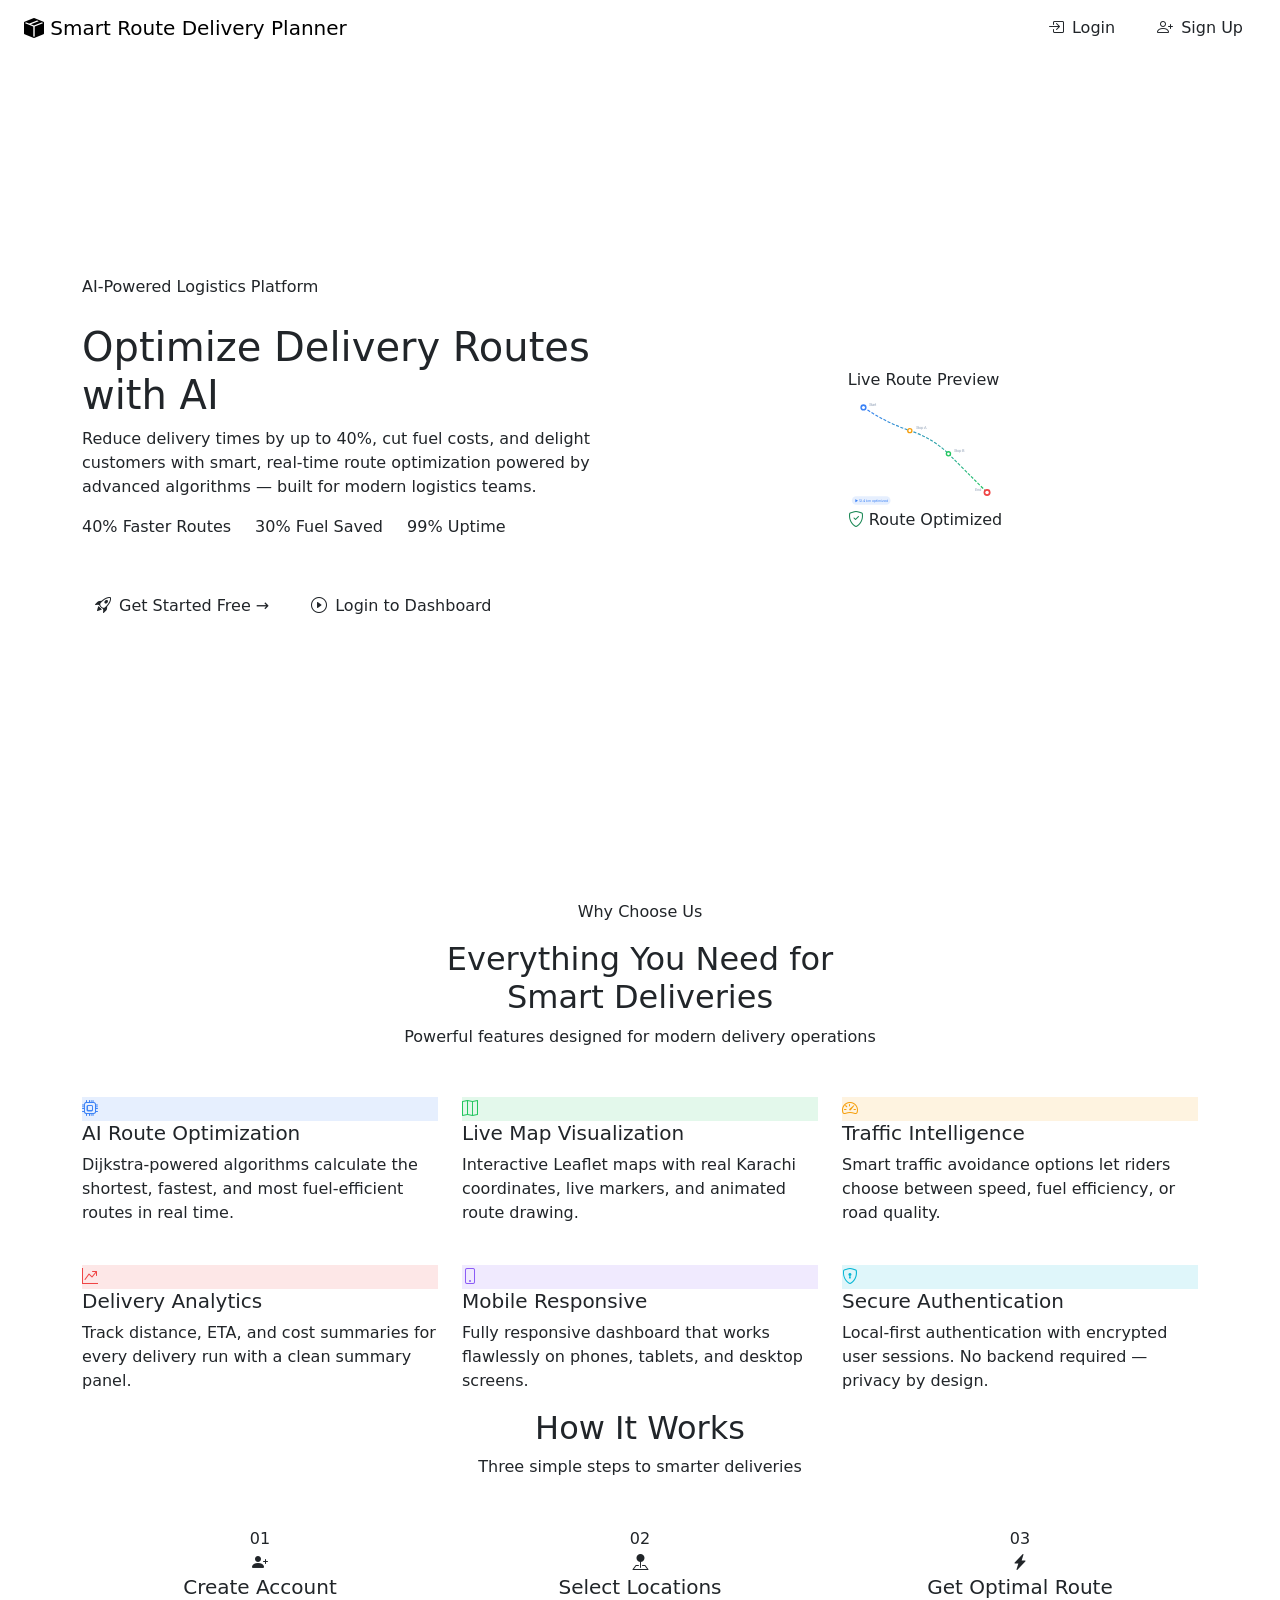
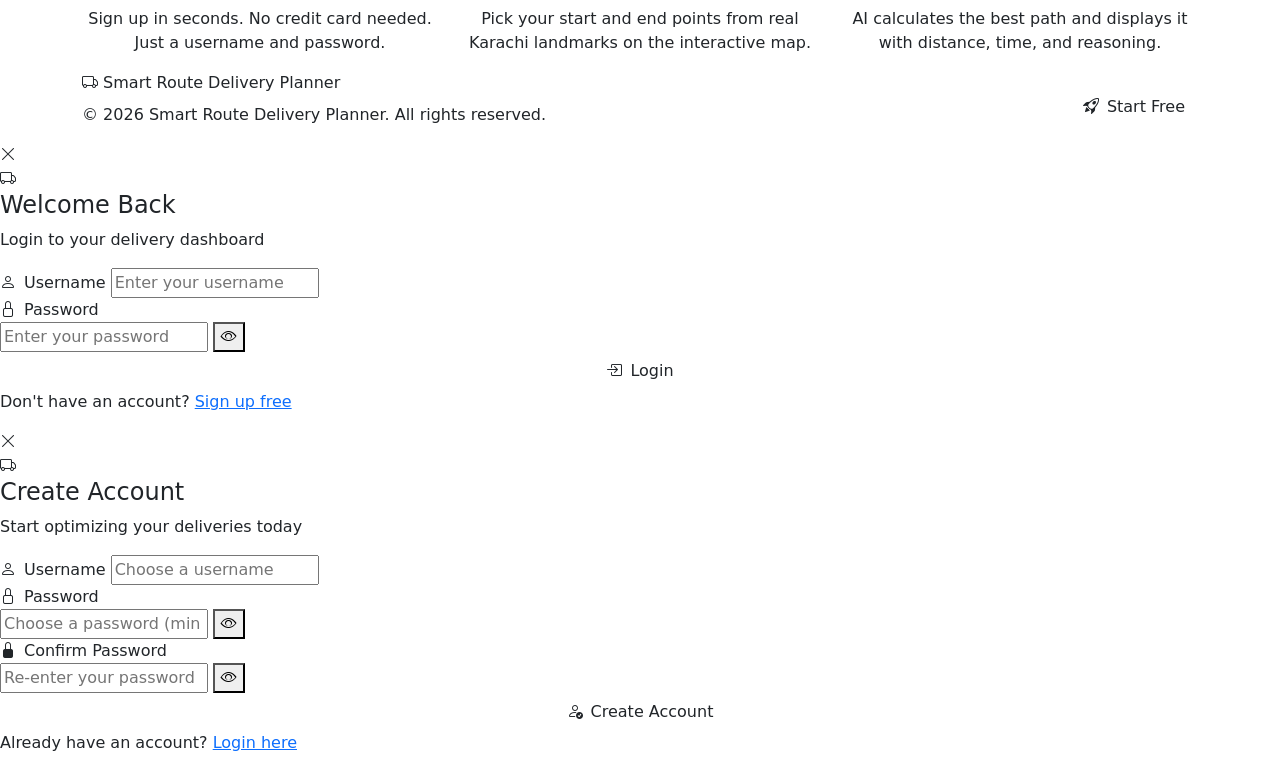
==== templates/index.html @ d312e8cc "Initial clean commit" ====
<!DOCTYPE html>
<html lang="en">
<head>
  <meta charset="UTF-8" />
  <meta name="viewport" content="width=device-width, initial-scale=1.0"/>
  <title>Smart Route Delivery Planner</title>
  <link rel="stylesheet" href="https://cdn.jsdelivr.net/npm/bootstrap@5.3.3/dist/css/bootstrap.min.css"/>
  <link rel="stylesheet" href="https://cdn.jsdelivr.net/npm/bootstrap-icons@1.11.3/font/bootstrap-icons.min.css"/>
  <link rel="preconnect" href="https://fonts.googleapis.com"/>
  <link href="https://fonts.googleapis.com/css2?family=Inter:wght@300;400;500;600;700;800;900&display=swap" rel="stylesheet"/>
  <link rel="stylesheet" href="static/index.css"/>
</head>
<body>

  <!-- NAVBAR -->
  <nav class="navbar navbar-expand-lg fixed-top glass-nav">
    <div class="container-fluid px-4">
      <a class="navbar-brand brand-logo" href="#">
        <span class="brand-icon"><i class="bi bi-box-seam-fill"></i></span>
        <span class="brand-text">Smart Route <span class="accent">Delivery Planner</span></span>
      </a>
      <button class="navbar-toggler custom-toggler" type="button" data-bs-toggle="collapse" data-bs-target="#navMain">
        <i class="bi bi-list text-white fs-4"></i>
      </button>
      <div class="collapse navbar-collapse justify-content-end" id="navMain">
        <div class="d-flex gap-3 align-items-center py-2 py-lg-0">
          <button class="btn btn-outline-custom" onclick="openModal('loginModal')">
            <i class="bi bi-box-arrow-in-right me-2"></i>Login
          </button>
          <button class="btn btn-primary-custom" onclick="openModal('signupModal')">
            <i class="bi bi-person-plus me-2"></i>Sign Up
          </button>
        </div>
      </div>
    </div>
  </nav>

  <!-- HERO SECTION -->
  <section class="hero-section" id="home">
    <div class="hero-bg-grid"></div>
    <div class="hero-orb orb-1"></div>
    <div class="hero-orb orb-2"></div>
    <div class="hero-orb orb-3"></div>
    <div class="container">
      <div class="row align-items-center min-vh-100">
        <div class="col-lg-6 hero-content">
          <div class="badge-pill mb-4">
            <span class="status-dot"></span>
            AI-Powered Logistics Platform
          </div>
          <h1 class="hero-title">
            Optimize Delivery Routes
            <span class="gradient-text">with AI</span>
          </h1>
          <p class="hero-subtitle">
            Reduce delivery times by up to 40%, cut fuel costs, and delight customers with smart, 
            real-time route optimization powered by advanced algorithms — built for modern logistics teams.
          </p>
          <div class="hero-stats d-flex gap-4 mb-5">
            <div class="stat-chip">
              <span class="stat-num">40%</span>
              <span class="stat-label">Faster Routes</span>
            </div>
            <div class="stat-chip">
              <span class="stat-num">30%</span>
              <span class="stat-label">Fuel Saved</span>
            </div>
            <div class="stat-chip">
              <span class="stat-num">99%</span>
              <span class="stat-label">Uptime</span>
            </div>
          </div>
          <div class="d-flex gap-3 flex-wrap">
            <button class="btn btn-primary-custom btn-lg-custom" onclick="openModal('signupModal')">
              <i class="bi bi-rocket-takeoff me-2"></i>Get Started Free
              <span class="btn-arrow">→</span>
            </button>
            <button class="btn btn-outline-custom btn-lg-custom" onclick="openModal('loginModal')">
              <i class="bi bi-play-circle me-2"></i>Login to Dashboard
            </button>
          </div>
        </div>
        <div class="col-lg-6 hero-visual d-none d-lg-flex justify-content-center align-items-center">
          <div class="map-mockup">
            <div class="mockup-header">
              <div class="mockup-dots">
                <span class="dot red"></span>
                <span class="dot yellow"></span>
                <span class="dot green"></span>
              </div>
              <span class="mockup-title">Live Route Preview</span>
            </div>
            <div class="mockup-map">
              <svg viewBox="0 0 400 300" xmlns="http://www.w3.org/2000/svg" class="route-svg">
                <defs>
                  <linearGradient id="routeGrad" x1="0%" y1="0%" x2="100%" y2="100%">
                    <stop offset="0%" style="stop-color:#3b82f6"/>
                    <stop offset="100%" style="stop-color:#22c55e"/>
                  </linearGradient>
                </defs>
                <!-- Grid lines -->
                <line x1="0" y1="60" x2="400" y2="60" stroke="#ffffff08" stroke-width="1"/>
                <line x1="0" y1="120" x2="400" y2="120" stroke="#ffffff08" stroke-width="1"/>
                <line x1="0" y1="180" x2="400" y2="180" stroke="#ffffff08" stroke-width="1"/>
                <line x1="0" y1="240" x2="400" y2="240" stroke="#ffffff08" stroke-width="1"/>
                <line x1="80" y1="0" x2="80" y2="300" stroke="#ffffff08" stroke-width="1"/>
                <line x1="160" y1="0" x2="160" y2="300" stroke="#ffffff08" stroke-width="1"/>
                <line x1="240" y1="0" x2="240" y2="300" stroke="#ffffff08" stroke-width="1"/>
                <line x1="320" y1="0" x2="320" y2="300" stroke="#ffffff08" stroke-width="1"/>
                <!-- Route path -->
                <path d="M 40 40 Q 100 80 160 100 Q 220 120 260 160 Q 300 200 360 260" 
                      fill="none" stroke="url(#routeGrad)" stroke-width="3" stroke-dasharray="8,4" class="route-path"/>
                <!-- Nodes -->
                <circle cx="40" cy="40" r="8" fill="#3b82f6" class="node-pulse"/>
                <circle cx="40" cy="40" r="4" fill="white"/>
                <circle cx="160" cy="100" r="7" fill="#f59e0b"/>
                <circle cx="160" cy="100" r="3.5" fill="white"/>
                <circle cx="260" cy="160" r="7" fill="#22c55e"/>
                <circle cx="260" cy="160" r="3.5" fill="white"/>
                <circle cx="360" cy="260" r="9" fill="#ef4444" class="node-pulse"/>
                <circle cx="360" cy="260" r="4.5" fill="white"/>
                <!-- Labels -->
                <text x="55" y="35" fill="#94a3b8" font-size="10" font-family="Inter">Start</text>
                <text x="175" y="95" fill="#94a3b8" font-size="10" font-family="Inter">Stop A</text>
                <text x="275" y="155" fill="#94a3b8" font-size="10" font-family="Inter">Stop B</text>
                <text x="330" y="255" fill="#94a3b8" font-size="10" font-family="Inter">End</text>
                <!-- Speed indicator -->
                <rect x="10" y="270" width="100" height="22" rx="11" fill="#3b82f620"/>
                <text x="60" y="285" fill="#3b82f6" font-size="9" font-family="Inter" text-anchor="middle">▶ 12.4 km optimized</text>
              </svg>
              <div class="map-overlay-badge">
                <i class="bi bi-shield-check text-success"></i>
                <span>Route Optimized</span>
              </div>
            </div>
          </div>
        </div>
      </div>
    </div>
  </section>

  <!-- FEATURES SECTION -->
  <section class="features-section" id="features">
    <div class="container">
      <div class="text-center mb-5">
        <div class="badge-pill mb-3 mx-auto" style="width:fit-content">
          <span class="status-dot green"></span>
          Why Choose Us
        </div>
        <h2 class="section-title">Everything You Need for<br/><span class="gradient-text">Smart Deliveries</span></h2>
        <p class="section-subtitle">Powerful features designed for modern delivery operations</p>
      </div>
      <div class="row g-4">
        <div class="col-md-6 col-lg-4">
          <div class="feature-card">
            <div class="feature-icon-wrap" style="background: #3b82f620">
              <i class="bi bi-cpu feature-icon" style="color:#3b82f6"></i>
            </div>
            <h5 class="feature-title">AI Route Optimization</h5>
            <p class="feature-desc">Dijkstra-powered algorithms calculate the shortest, fastest, and most fuel-efficient routes in real time.</p>
          </div>
        </div>
        <div class="col-md-6 col-lg-4">
          <div class="feature-card">
            <div class="feature-icon-wrap" style="background: #22c55e20">
              <i class="bi bi-map feature-icon" style="color:#22c55e"></i>
            </div>
            <h5 class="feature-title">Live Map Visualization</h5>
            <p class="feature-desc">Interactive Leaflet maps with real Karachi coordinates, live markers, and animated route drawing.</p>
          </div>
        </div>
        <div class="col-md-6 col-lg-4">
          <div class="feature-card">
            <div class="feature-icon-wrap" style="background: #f59e0b20">
              <i class="bi bi-speedometer2 feature-icon" style="color:#f59e0b"></i>
            </div>
            <h5 class="feature-title">Traffic Intelligence</h5>
            <p class="feature-desc">Smart traffic avoidance options let riders choose between speed, fuel efficiency, or road quality.</p>
          </div>
        </div>
        <div class="col-md-6 col-lg-4">
          <div class="feature-card">
            <div class="feature-icon-wrap" style="background: #ef444420">
              <i class="bi bi-graph-up-arrow feature-icon" style="color:#ef4444"></i>
            </div>
            <h5 class="feature-title">Delivery Analytics</h5>
            <p class="feature-desc">Track distance, ETA, and cost summaries for every delivery run with a clean summary panel.</p>
          </div>
        </div>
        <div class="col-md-6 col-lg-4">
          <div class="feature-card">
            <div class="feature-icon-wrap" style="background: #8b5cf620">
              <i class="bi bi-phone feature-icon" style="color:#8b5cf6"></i>
            </div>
            <h5 class="feature-title">Mobile Responsive</h5>
            <p class="feature-desc">Fully responsive dashboard that works flawlessly on phones, tablets, and desktop screens.</p>
          </div>
        </div>
        <div class="col-md-6 col-lg-4">
          <div class="feature-card">
            <div class="feature-icon-wrap" style="background: #06b6d420">
              <i class="bi bi-shield-lock feature-icon" style="color:#06b6d4"></i>
            </div>
            <h5 class="feature-title">Secure Authentication</h5>
            <p class="feature-desc">Local-first authentication with encrypted user sessions. No backend required — privacy by design.</p>
          </div>
        </div>
      </div>
    </div>
  </section>

  <!-- HOW IT WORKS -->
  <section class="how-section">
    <div class="container">
      <div class="text-center mb-5">
        <h2 class="section-title">How It <span class="gradient-text">Works</span></h2>
        <p class="section-subtitle">Three simple steps to smarter deliveries</p>
      </div>
      <div class="row g-4 align-items-center">
        <div class="col-md-4">
          <div class="step-card text-center">
            <div class="step-num">01</div>
            <div class="step-icon-wrap"><i class="bi bi-person-plus-fill"></i></div>
            <h5>Create Account</h5>
            <p>Sign up in seconds. No credit card needed. Just a username and password.</p>
          </div>
        </div>
        <div class="col-md-4">
          <div class="step-card text-center">
            <div class="step-num">02</div>
            <div class="step-icon-wrap"><i class="bi bi-pin-map-fill"></i></div>
            <h5>Select Locations</h5>
            <p>Pick your start and end points from real Karachi landmarks on the interactive map.</p>
          </div>
        </div>
        <div class="col-md-4">
          <div class="step-card text-center">
            <div class="step-num">03</div>
            <div class="step-icon-wrap"><i class="bi bi-lightning-charge-fill"></i></div>
            <h5>Get Optimal Route</h5>
            <p>AI calculates the best path and displays it with distance, time, and reasoning.</p>
          </div>
        </div>
      </div>
    </div>
  </section>

  <!-- FOOTER -->
  <footer class="site-footer">
    <div class="container">
      <div class="row align-items-center">
        <div class="col-md-6">
          <div class="brand-logo mb-2">
            <span class="brand-icon"><i class="bi bi-truck"></i></span>
            <span class="brand-text">Smart Route <span class="accent">Delivery Planner</span></span>
          </div>
          <p class="footer-copy">© 2026 Smart Route Delivery Planner. All rights reserved.</p>
        </div>
        <div class="col-md-6 text-md-end mt-3 mt-md-0">
          <div class="d-flex gap-3 justify-content-md-end">
            <button class="btn btn-primary-custom" onclick="openModal('signupModal')">
              <i class="bi bi-rocket-takeoff me-2"></i>Start Free
            </button>
          </div>
        </div>
      </div>
    </div>
  </footer>

  <!-- LOGIN MODAL -->
  <div class="modal-overlay" id="loginModal" onclick="closeModalOutside(event,'loginModal')">
    <div class="auth-modal" onclick="event.stopPropagation()">
      <div class="modal-close" onclick="closeModal('loginModal')"><i class="bi bi-x-lg"></i></div>
      <div class="modal-header-custom">
        <div class="modal-brand"><i class="bi bi-truck"></i></div>
        <h4>Welcome Back</h4>
        <p>Login to your delivery dashboard</p>
      </div>
      <form id="loginForm" onsubmit="handleLogin(event)">
        <div class="form-group-custom">
          <label><i class="bi bi-person me-2"></i>Username</label>
          <input type="text" id="loginUsername" class="input-custom" placeholder="Enter your username" required/>
        </div>
        <div class="form-group-custom">
          <label><i class="bi bi-lock me-2"></i>Password</label>
          <div class="input-wrapper">
            <input type="password" id="loginPassword" class="input-custom" placeholder="Enter your password" required/>
            <button type="button" class="eye-btn" onclick="togglePwd('loginPassword',this)">
              <i class="bi bi-eye"></i>
            </button>
          </div>
        </div>
        <div class="alert-custom" id="loginAlert"></div>
        <button type="submit" class="btn btn-primary-custom w-100 btn-submit">
          <span class="btn-text"><i class="bi bi-box-arrow-in-right me-2"></i>Login</span>
          <span class="btn-loader d-none"><span class="spinner-border spinner-border-sm"></span></span>
        </button>
      </form>
      <div class="modal-footer-custom">
        <p>Don't have an account? <a href="#" onclick="switchModal('loginModal','signupModal')">Sign up free</a></p>
      </div>
    </div>
  </div>

  <!-- SIGNUP MODAL -->
  <div class="modal-overlay" id="signupModal" onclick="closeModalOutside(event,'signupModal')">
    <div class="auth-modal" onclick="event.stopPropagation()">
      <div class="modal-close" onclick="closeModal('signupModal')"><i class="bi bi-x-lg"></i></div>
      <div class="modal-header-custom">
        <div class="modal-brand"><i class="bi bi-truck"></i></div>
        <h4>Create Account</h4>
        <p>Start optimizing your deliveries today</p>
      </div>
      <form id="signupForm" onsubmit="handleSignup(event)">
        <div class="form-group-custom">
          <label><i class="bi bi-person me-2"></i>Username</label>
          <input type="text" id="signupUsername" class="input-custom" placeholder="Choose a username" minlength="3" required/>
        </div>
        <div class="form-group-custom">
          <label><i class="bi bi-lock me-2"></i>Password</label>
          <div class="input-wrapper">
            <input type="password" id="signupPassword" class="input-custom" placeholder="Choose a password (min 6 chars)" minlength="6" required/>
            <button type="button" class="eye-btn" onclick="togglePwd('signupPassword',this)">
              <i class="bi bi-eye"></i>
            </button>
          </div>
        </div>
        <div class="form-group-custom">
          <label><i class="bi bi-lock-fill me-2"></i>Confirm Password</label>
          <div class="input-wrapper">
            <input type="password" id="signupConfirm" class="input-custom" placeholder="Re-enter your password" required/>
            <button type="button" class="eye-btn" onclick="togglePwd('signupConfirm',this)">
              <i class="bi bi-eye"></i>
            </button>
          </div>
        </div>
        <div class="alert-custom" id="signupAlert"></div>
        <button type="submit" class="btn btn-primary-custom w-100 btn-submit">
          <span class="btn-text"><i class="bi bi-person-check me-2"></i>Create Account</span>
          <span class="btn-loader d-none"><span class="spinner-border spinner-border-sm"></span></span>
        </button>
      </form>
      <div class="modal-footer-custom">
        <p>Already have an account? <a href="#" onclick="switchModal('signupModal','loginModal')">Login here</a></p>
      </div>
    </div>
  </div>

  <script src="https://cdn.jsdelivr.net/npm/bootstrap@5.3.3/dist/js/bootstrap.bundle.min.js"></script>
  <script src="static/index.js"></script>
</body>
</html>
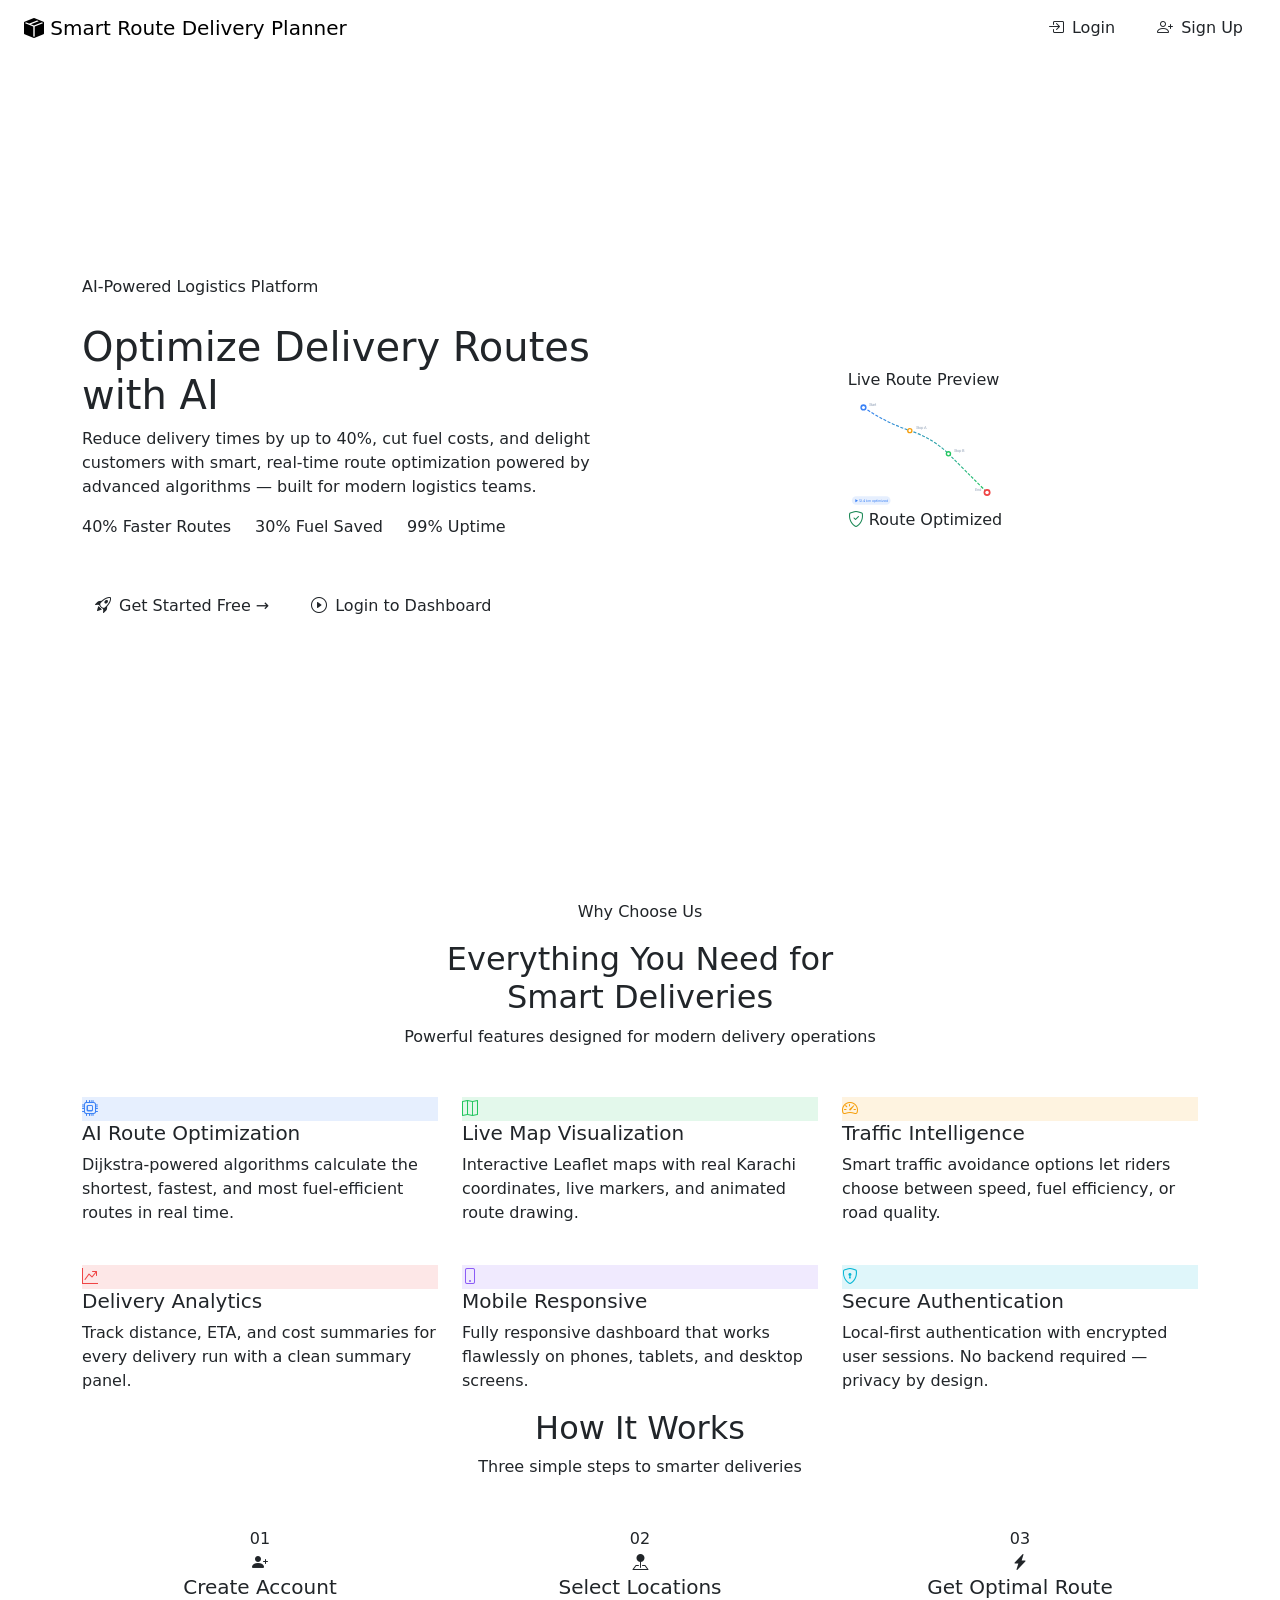
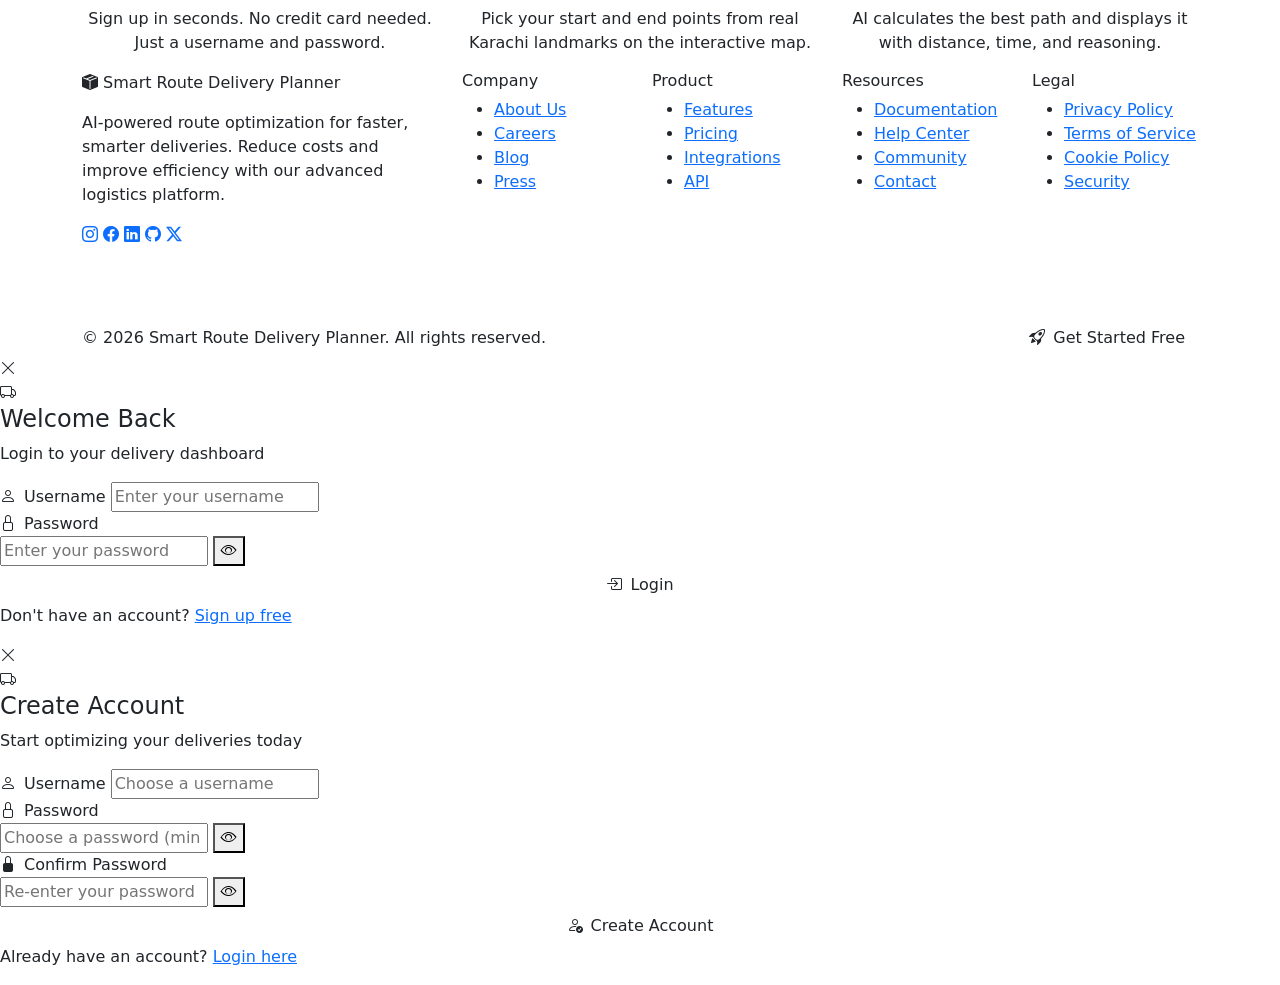
==== commit cda1087d: "social links in footer update" ====
--- a/templates/index.html
+++ b/templates/index.html
@@ -248,18 +248,66 @@
   <!-- FOOTER -->
   <footer class="site-footer">
     <div class="container">
-      <div class="row align-items-center">
-        <div class="col-md-6">
-          <div class="brand-logo mb-2">
-            <span class="brand-icon"><i class="bi bi-truck"></i></span>
+      <div class="row g-4">
+        <div class="col-lg-4">
+          <div class="brand-logo mb-3">
+            <span class="brand-icon"><i class="bi bi-box-seam-fill"></i></span>
             <span class="brand-text">Smart Route <span class="accent">Delivery Planner</span></span>
           </div>
-          <p class="footer-copy">© 2026 Smart Route Delivery Planner. All rights reserved.</p>
-        </div>
-        <div class="col-md-6 text-md-end mt-3 mt-md-0">
-          <div class="d-flex gap-3 justify-content-md-end">
-            <button class="btn btn-primary-custom" onclick="openModal('signupModal')">
-              <i class="bi bi-rocket-takeoff me-2"></i>Start Free
+          <p class="footer-desc">AI-powered route optimization for faster, smarter deliveries. Reduce costs and improve efficiency with our advanced logistics platform.</p>
+          <div class="social-icons mt-3">
+            <a href="#" class="social-link" title="Instagram"><i class="bi bi-instagram"></i></a>
+            <a href="#" class="social-link" title="Facebook"><i class="bi bi-facebook"></i></a>
+            <a href="#" class="social-link" title="LinkedIn"><i class="bi bi-linkedin"></i></a>
+            <a href="https://github.com/Blue-Rangoon/Smart-Delivery-Route-Planner-AI/" class="social-link" title="GitHub"><i class="bi bi-github"></i></a>
+            <a href="#" class="social-link" title="Twitter"><i class="bi bi-twitter-x"></i></a>
+          </div>
+        </div>
+          <div class="col-6 col-lg-2">
+          <h6 class="footer-heading">Company</h6>
+          <ul class="footer-links">
+            <li><a href="#">About Us</a></li>
+            <li><a href="#">Careers</a></li>
+            <li><a href="#">Blog</a></li>
+            <li><a href="#">Press</a></li>
+          </ul>
+        </div>
+          <div class="col-6 col-lg-2">
+          <h6 class="footer-heading">Product</h6>
+          <ul class="footer-links">
+            <li><a href="#features">Features</a></li>
+            <li><a href="#">Pricing</a></li>
+            <li><a href="#">Integrations</a></li>
+            <li><a href="#">API</a></li>
+          </ul>
+        </div>
+          <div class="col-6 col-lg-2">
+          <h6 class="footer-heading">Resources</h6>
+          <ul class="footer-links">
+            <li><a href="https://github.com/Blue-Rangoon/Smart-Delivery-Route-Planner-AI/blob/main/README.md">Documentation</a></li>
+            <li><a href="#">Help Center</a></li>
+            <li><a href="#">Community</a></li>
+            <li><a href="#">Contact</a></li>
+          </ul>
+        </div>
+          <div class="col-6 col-lg-2">
+          <h6 class="footer-heading">Legal</h6>
+          <ul class="footer-links">
+            <li><a href="#">Privacy Policy</a></li>
+            <li><a href="#">Terms of Service</a></li>
+            <li><a href="#">Cookie Policy</a></li>
+            <li><a href="#">Security</a></li>
+          </ul>
+        </div>
+      </div>
+      <div class="footer-bottom mt-5 pt-4">
+        <div class="row align-items-center">
+          <div class="col-md-6">
+            <p class="mb-0">&copy; 2026 Smart Route Delivery Planner. All rights reserved.</p>
+          </div>
+          <div class="col-md-6 text-md-end mt-3 mt-md-0">
+            <button class="btn btn-primary-custom btn-sm-custom" onclick="openModal('signupModal')">
+              <i class="bi bi-rocket-takeoff me-2"></i>Get Started Free
             </button>
           </div>
         </div>
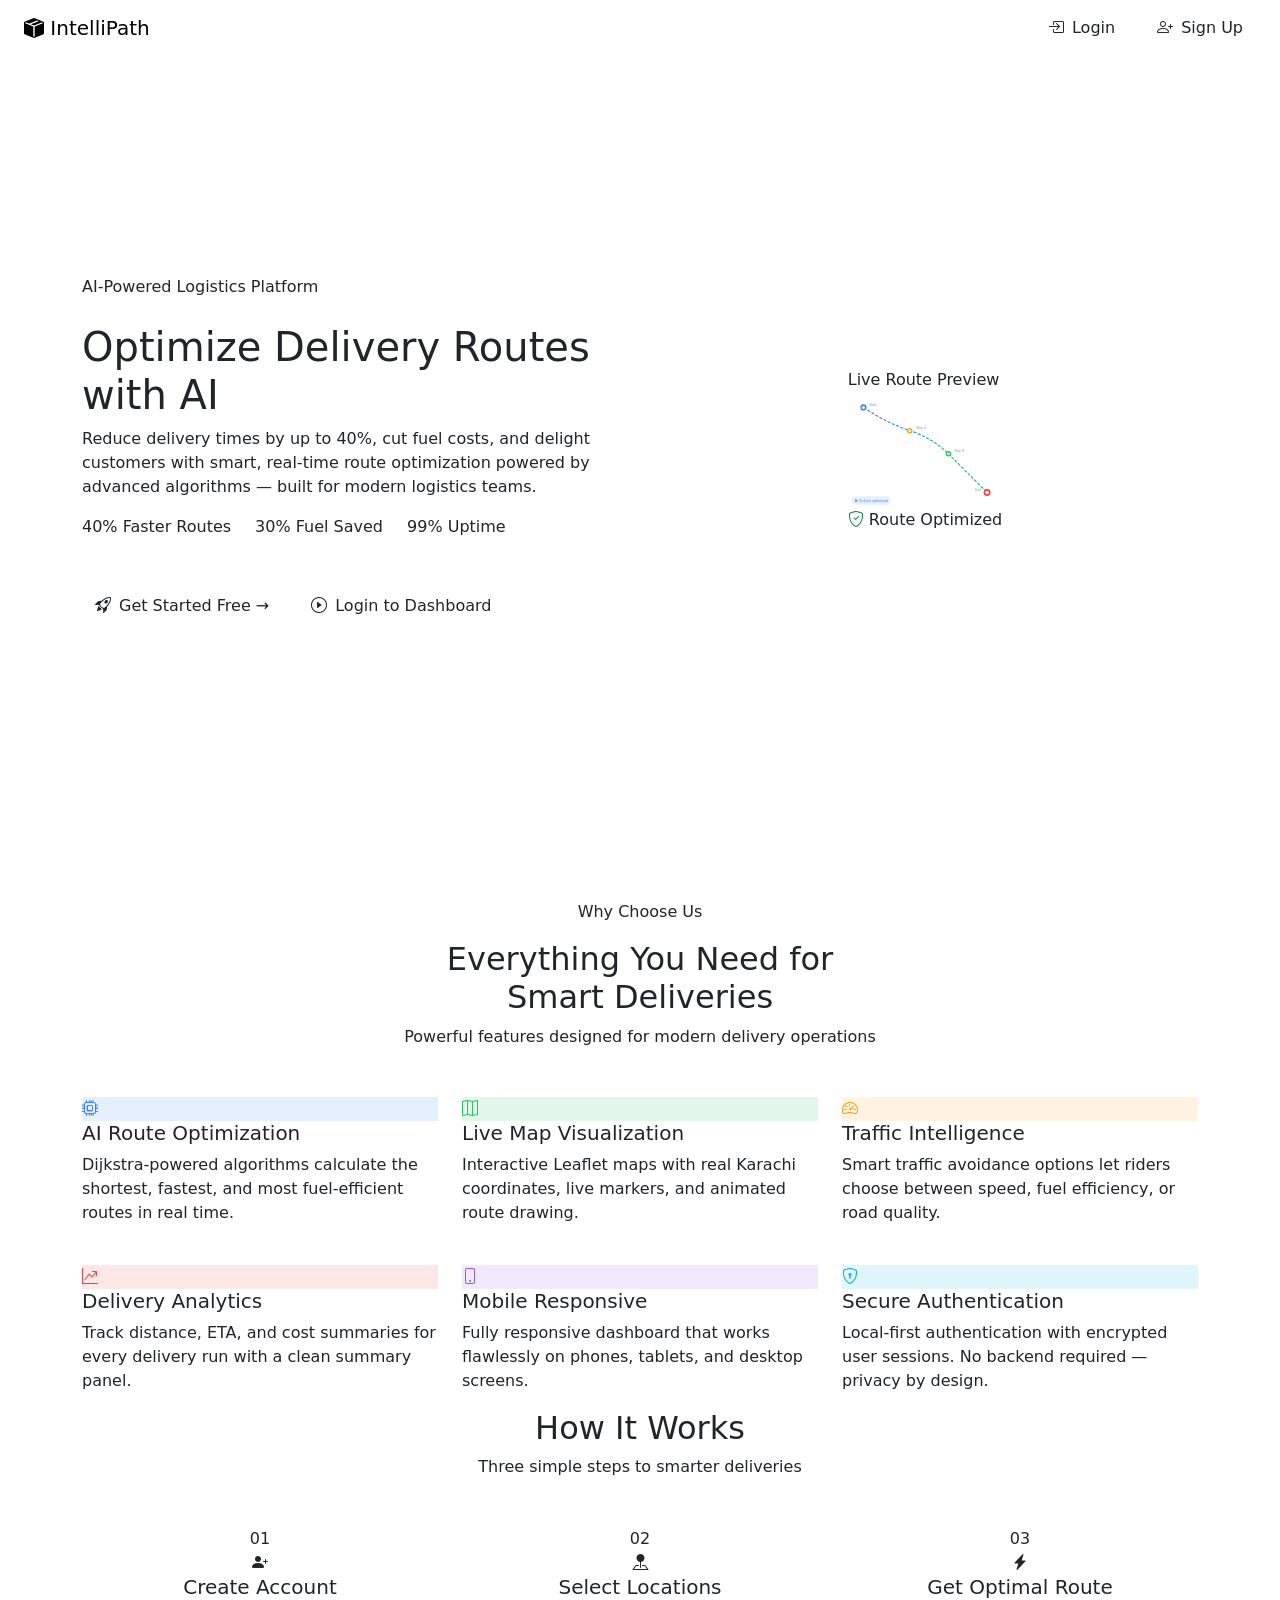
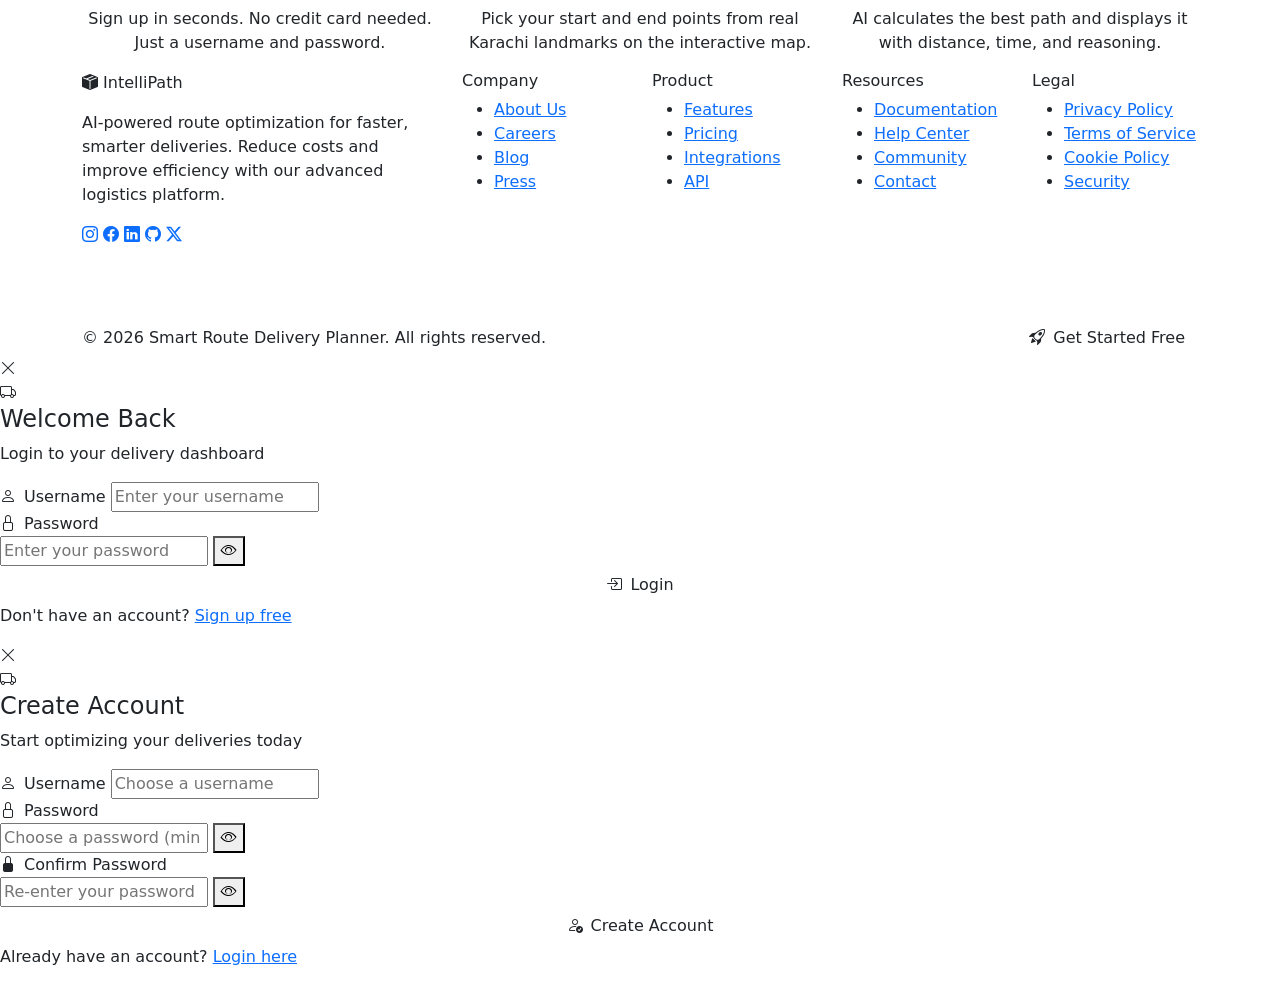
==== commit ec0194b8: "platform name updated" ====
--- a/templates/index.html
+++ b/templates/index.html
@@ -17,7 +17,7 @@
     <div class="container-fluid px-4">
       <a class="navbar-brand brand-logo" href="#">
         <span class="brand-icon"><i class="bi bi-box-seam-fill"></i></span>
-        <span class="brand-text">Smart Route <span class="accent">Delivery Planner</span></span>
+        <span class="brand-text">Intelli<span class="accent">Path</span></span>
       </a>
       <button class="navbar-toggler custom-toggler" type="button" data-bs-toggle="collapse" data-bs-target="#navMain">
         <i class="bi bi-list text-white fs-4"></i>
@@ -252,13 +252,13 @@
         <div class="col-lg-4">
           <div class="brand-logo mb-3">
             <span class="brand-icon"><i class="bi bi-box-seam-fill"></i></span>
-            <span class="brand-text">Smart Route <span class="accent">Delivery Planner</span></span>
+            <span class="brand-text">Intelli<span class="accent">Path</span></span>
           </div>
           <p class="footer-desc">AI-powered route optimization for faster, smarter deliveries. Reduce costs and improve efficiency with our advanced logistics platform.</p>
           <div class="social-icons mt-3">
             <a href="#" class="social-link" title="Instagram"><i class="bi bi-instagram"></i></a>
             <a href="#" class="social-link" title="Facebook"><i class="bi bi-facebook"></i></a>
-            <a href="#" class="social-link" title="LinkedIn"><i class="bi bi-linkedin"></i></a>
+            <a href="https://www.linkedin.com/posts/sadia-shoaib-_artificialintelligence-semesterproject-optimization-ugcPost-7451689821565149185-QyuY?utm_source=social_share_send&utm_medium=member_desktop_web&rcm=ACoAAFVCJnsB9iqJDqiWHsEMfOWImEA3SjLG718" class="social-link" title="LinkedIn"><i class="bi bi-linkedin"></i></a>
             <a href="https://github.com/Blue-Rangoon/Smart-Delivery-Route-Planner-AI/" class="social-link" title="GitHub"><i class="bi bi-github"></i></a>
             <a href="#" class="social-link" title="Twitter"><i class="bi bi-twitter-x"></i></a>
           </div>
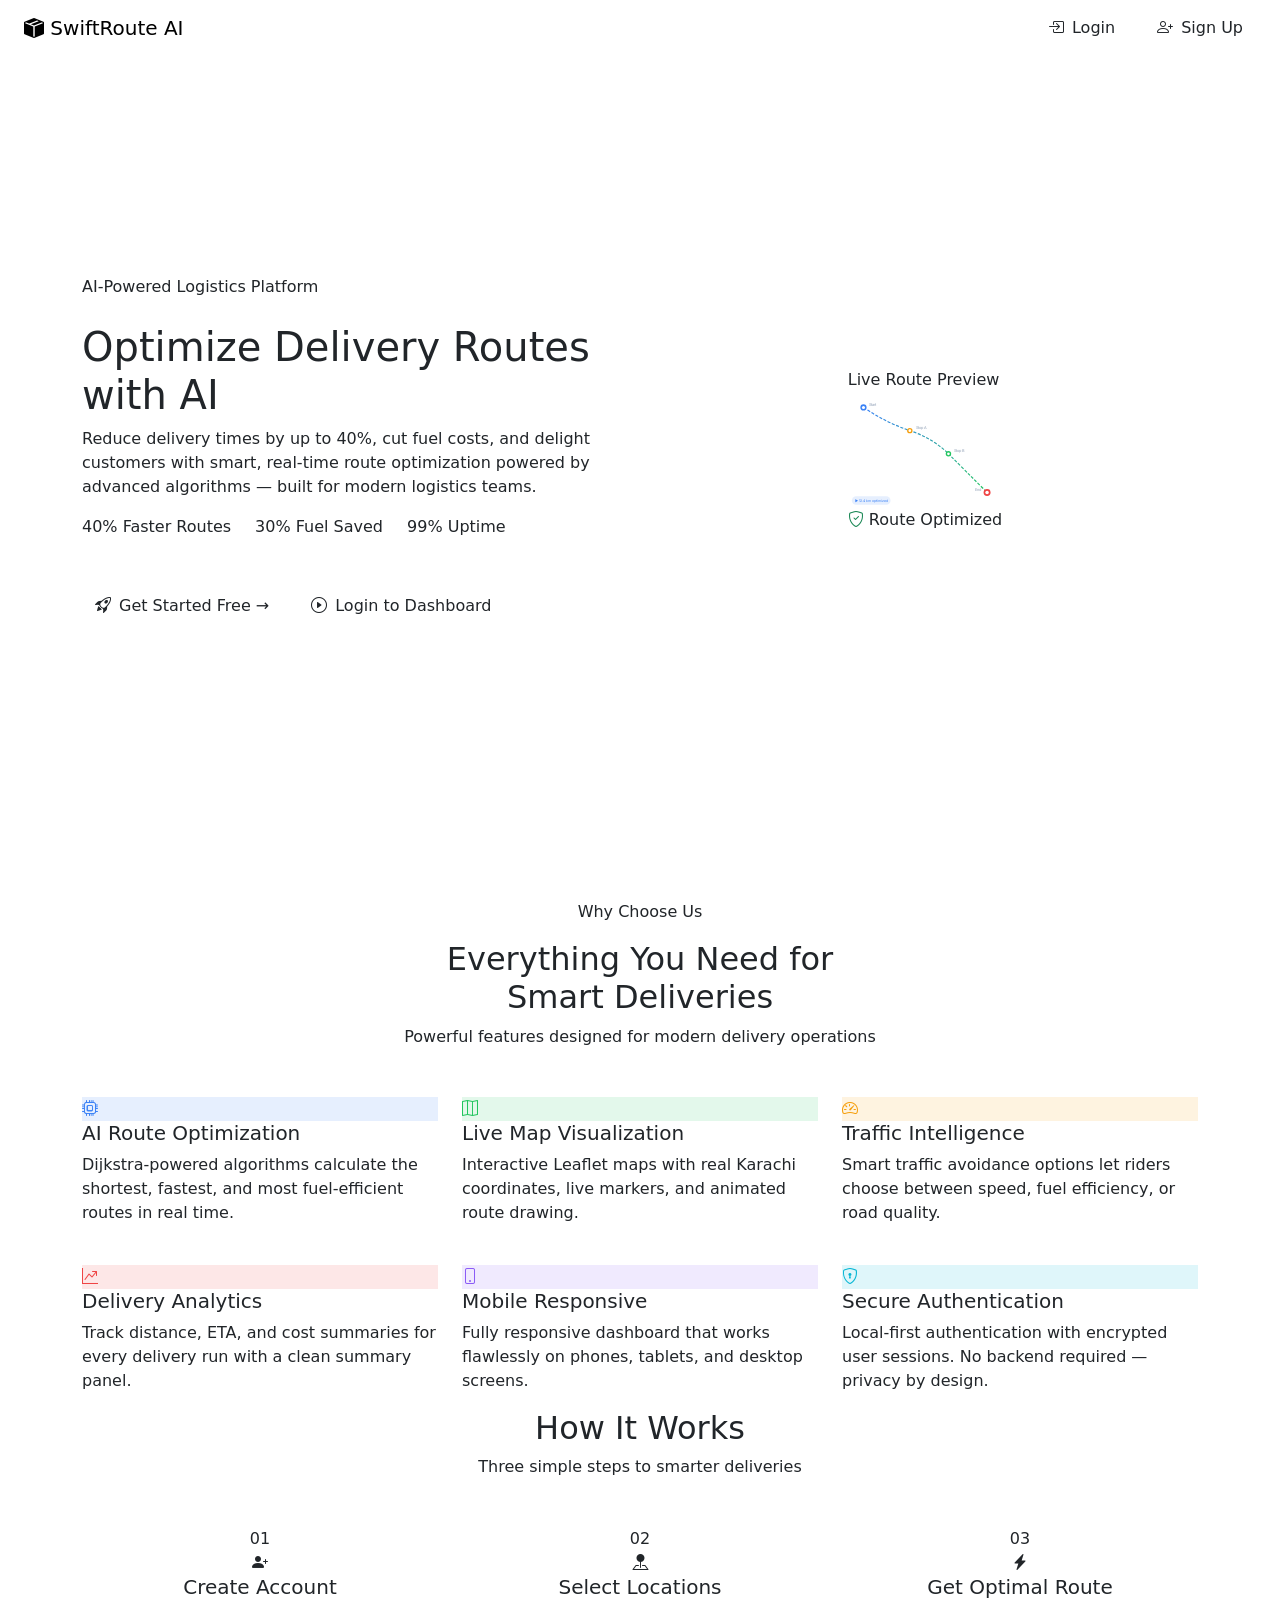
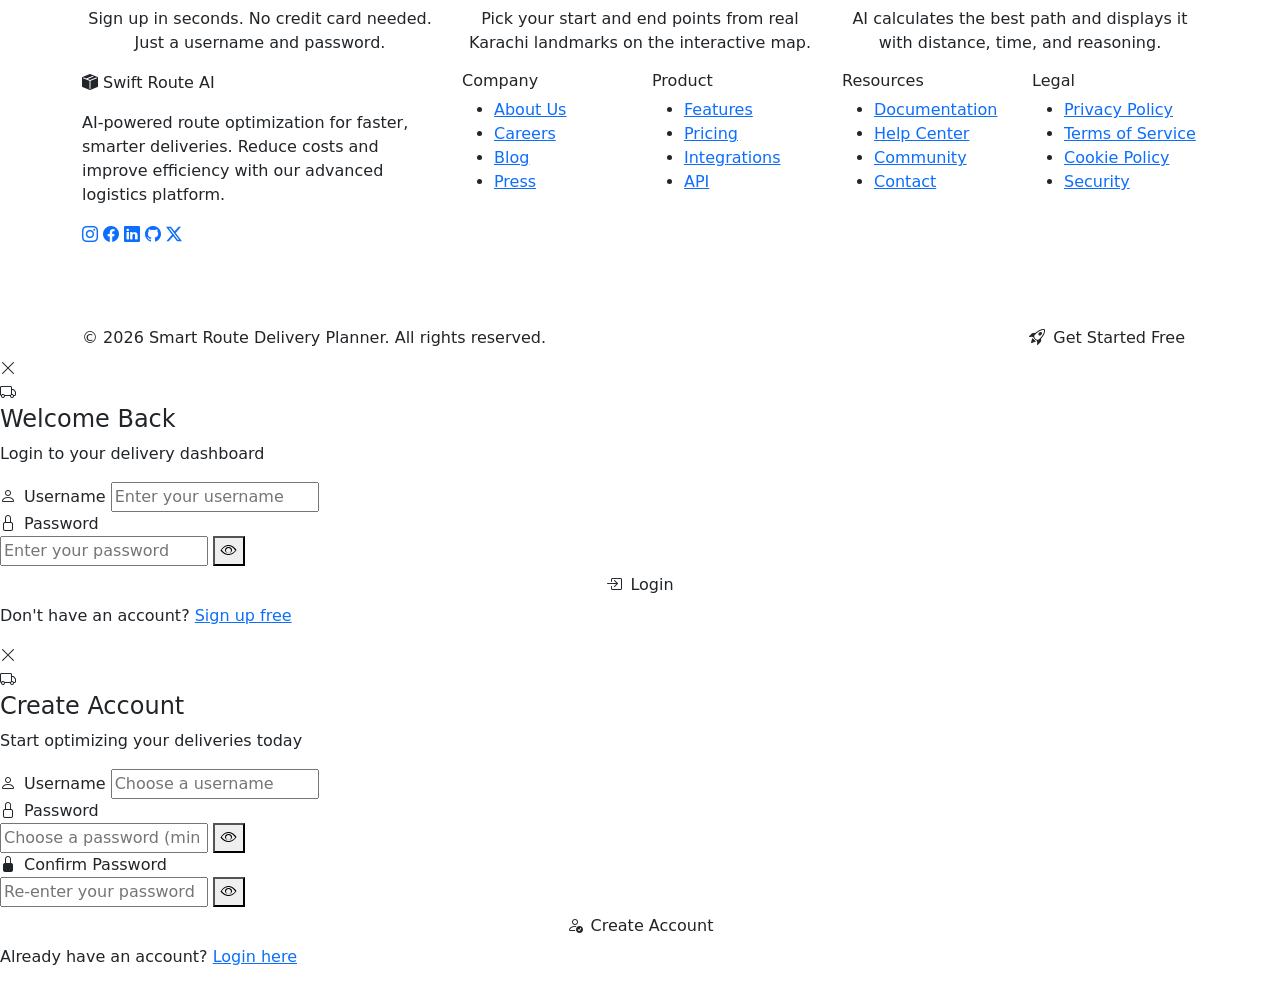
==== commit 288ca9ec: "platform name updated" ====
--- a/templates/index.html
+++ b/templates/index.html
@@ -17,7 +17,7 @@
     <div class="container-fluid px-4">
       <a class="navbar-brand brand-logo" href="#">
         <span class="brand-icon"><i class="bi bi-box-seam-fill"></i></span>
-        <span class="brand-text">Intelli<span class="accent">Path</span></span>
+        <span class="brand-text">Swift<span class="accent">Route AI </span></span>
       </a>
       <button class="navbar-toggler custom-toggler" type="button" data-bs-toggle="collapse" data-bs-target="#navMain">
         <i class="bi bi-list text-white fs-4"></i>
@@ -252,7 +252,7 @@
         <div class="col-lg-4">
           <div class="brand-logo mb-3">
             <span class="brand-icon"><i class="bi bi-box-seam-fill"></i></span>
-            <span class="brand-text">Intelli<span class="accent">Path</span></span>
+            <span class="brand-text">Swift <span class="accent">Route AI</span></span>
           </div>
           <p class="footer-desc">AI-powered route optimization for faster, smarter deliveries. Reduce costs and improve efficiency with our advanced logistics platform.</p>
           <div class="social-icons mt-3">
